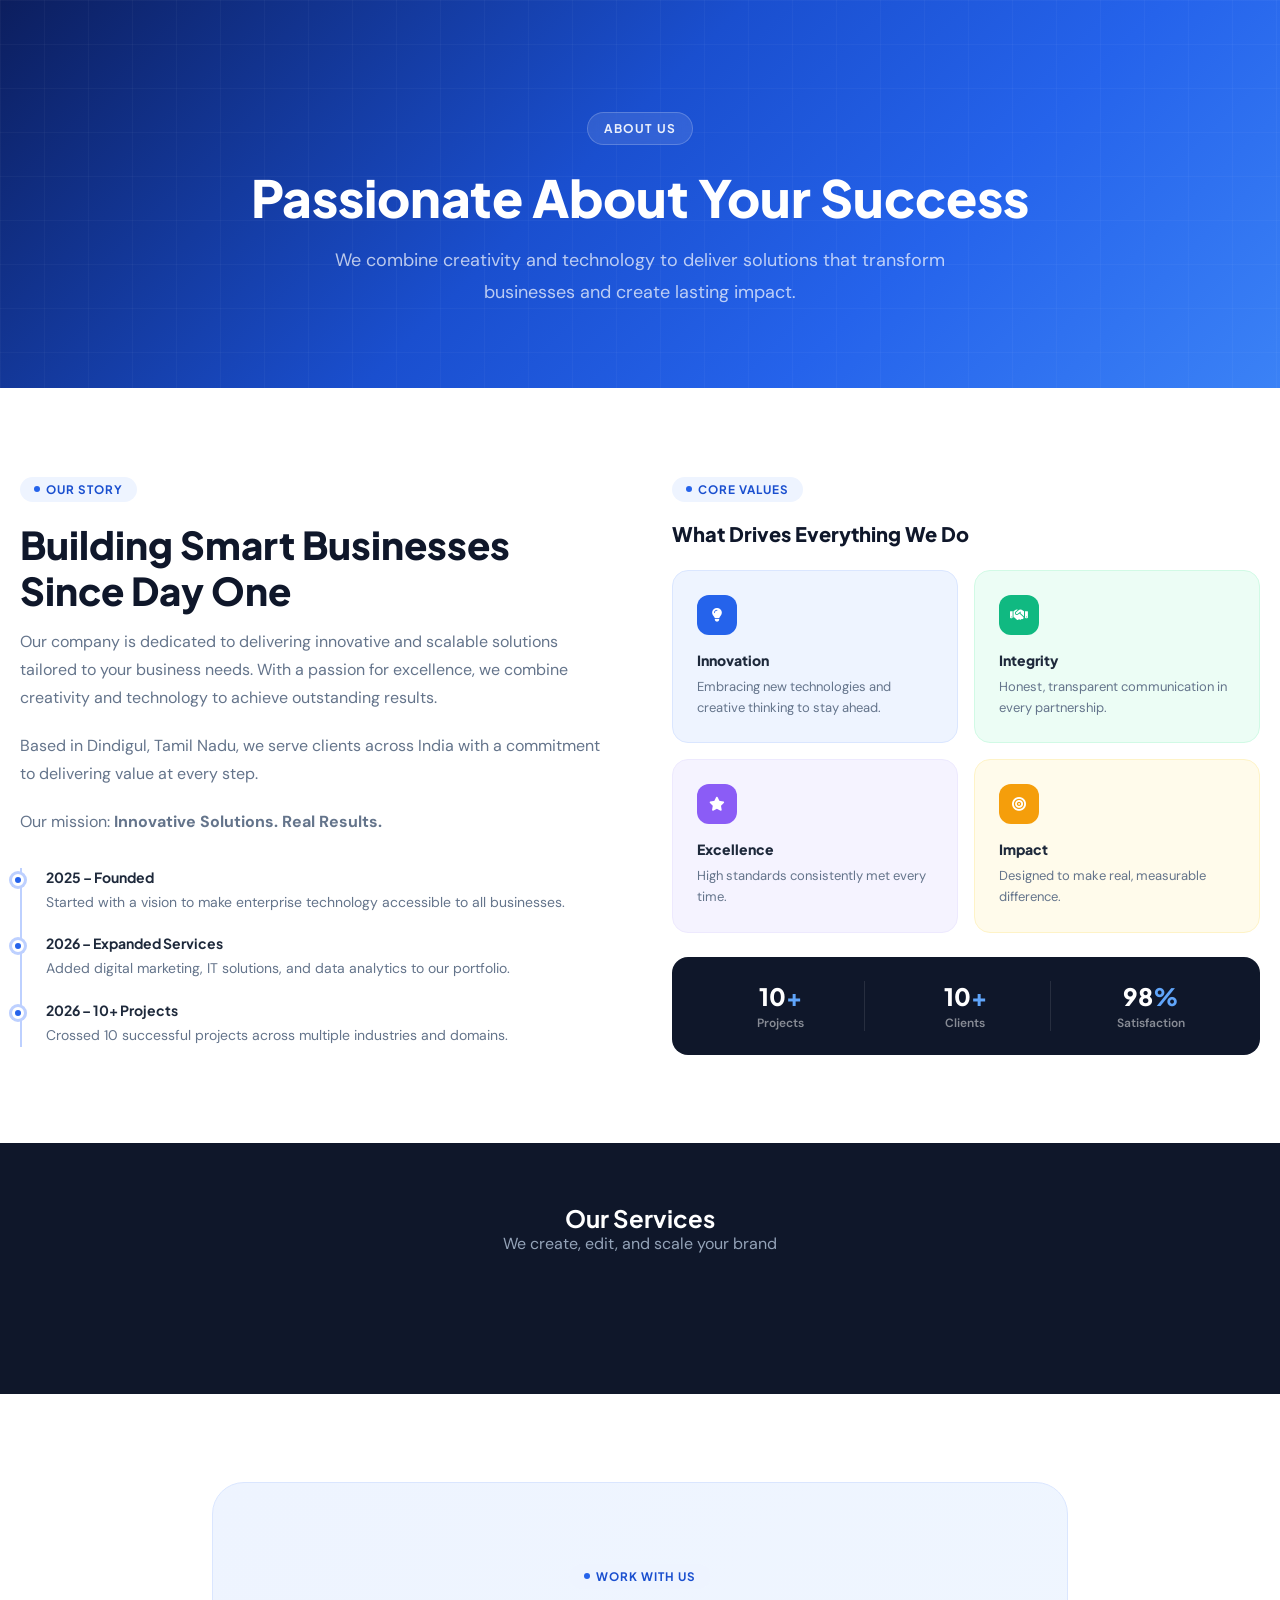
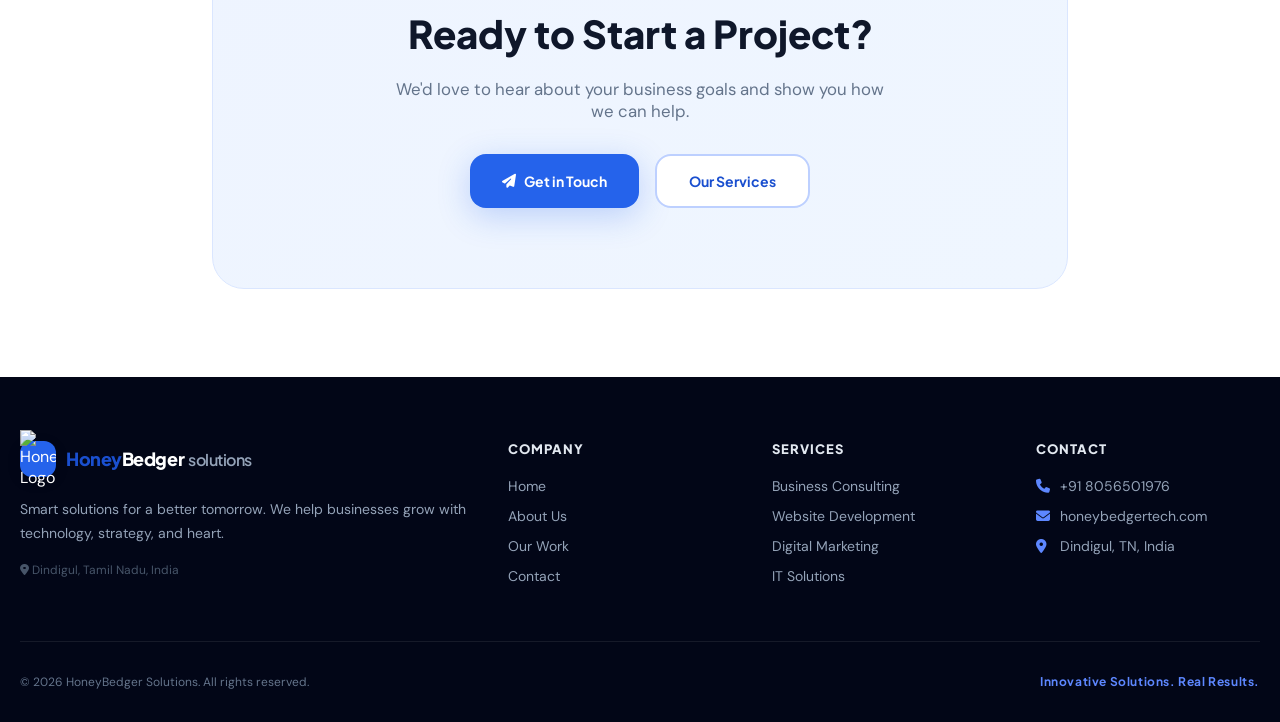
==== about.html @ 04caa0d6 "first" ====
<!DOCTYPE html>
<html lang="en">

<head>
  <meta charset="UTF-8" />
  <meta name="viewport" content="width=device-width, initial-scale=1.0" />
  <meta name="description" content="About HoneyBedger Solutions – Our story, values, and team." />
  <title>About — HoneyBedger Solutions</title>
  <link
    href="https://fonts.googleapis.com/css2?family=Plus+Jakarta+Sans:wght@400;500;600;700;800;900&family=DM+Sans:wght@400;500;600&display=swap"
    rel="stylesheet" />
  <link rel="stylesheet" href="https://cdnjs.cloudflare.com/ajax/libs/font-awesome/6.5.0/css/all.min.css" />
  <link rel="stylesheet" href="css/shared.css" />
  <link rel="stylesheet" href="css/about.css" />
</head>

<body>

  <main id="main-content" class="page-enter">

    <!-- ═══ HERO ═══ -->
    <header class="page-hero">
      <div class="page-hero-inner">
        <div class="page-hero-badge">About Us</div>
        <h1>Passionate About Your Success</h1>
        <p>We combine creativity and technology to deliver solutions that transform businesses and create lasting impact.</p>
      </div>
    </header>

    <!-- ═══ STORY + VALUES ═══ -->
    <section class="section" aria-labelledby="story-heading">
      <div class="container">
        <div class="two-col-top">

          <!-- Story & Timeline -->
          <div class="about-text">
            <div class="sbadge">Our Story</div>
            <h2 id="story-heading" class="sec-title">Building Smart Businesses Since Day One</h2>
            <p>Our company is dedicated to delivering innovative and scalable solutions tailored to your business needs.
              With a passion for excellence, we combine creativity and technology to achieve outstanding results.</p>
            <p>Based in Dindigul, Tamil Nadu, we serve clients across India with a commitment to delivering value at
              every step.</p>
            <p>Our mission: <strong>Innovative Solutions. Real Results.</strong></p>
            <div class="timeline" aria-label="Company milestones">
              <div class="tl-item">
                <h4>2025 – Founded</h4>
                <p>Started with a vision to make enterprise technology accessible to all businesses.</p>
              </div>
              <div class="tl-item">
                <h4>2026 – Expanded Services</h4>
                <p>Added digital marketing, IT solutions, and data analytics to our portfolio.</p>
              </div>
              <div class="tl-item">
                <h4>2026 – 10+ Projects</h4>
                <p>Crossed 10 successful projects across multiple industries and domains.</p>
              </div>
            </div>
          </div>

          <!-- Values + Stats -->
          <div>
            <div class="sbadge">Core Values</div>
            <h3 class="sec-title" style="font-size:1.25rem;margin-bottom:1.5rem">What Drives Everything We Do</h3>
            <div class="value-grid">
              <article class="val-card" style="background:var(--brand-50);border:1px solid var(--brand-100)">
                <div class="val-icon" style="background:var(--brand-500)"><i class="fa-solid fa-lightbulb" aria-hidden="true"></i></div>
                <h4>Innovation</h4>
                <p>Embracing new technologies and creative thinking to stay ahead.</p>
              </article>
              <article class="val-card" style="background:var(--emerald-50);border:1px solid var(--emerald-100)">
                <div class="val-icon" style="background:var(--emerald-500)"><i class="fa-solid fa-handshake" aria-hidden="true"></i></div>
                <h4>Integrity</h4>
                <p>Honest, transparent communication in every partnership.</p>
              </article>
              <article class="val-card" style="background:var(--violet-50);border:1px solid var(--violet-100)">
                <div class="val-icon" style="background:var(--violet-500)"><i class="fa-solid fa-star" aria-hidden="true"></i></div>
                <h4>Excellence</h4>
                <p>High standards consistently met every time.</p>
              </article>
              <article class="val-card" style="background:var(--amber-50);border:1px solid var(--amber-100)">
                <div class="val-icon" style="background:var(--amber-500)"><i class="fa-solid fa-bullseye" aria-hidden="true"></i></div>
                <h4>Impact</h4>
                <p>Designed to make real, measurable difference.</p>
              </article>
            </div>
            <div class="stat-dark-row" role="list" aria-label="Company stats">
              <div class="stat-dark-item" role="listitem">
                <div class="stat-dark-num">10<span>+</span></div>
                <div class="stat-dark-label">Projects</div>
              </div>
              <div class="stat-dark-item" role="listitem">
                <div class="stat-dark-num">10<span>+</span></div>
                <div class="stat-dark-label">Clients</div>
              </div>
              <div class="stat-dark-item" role="listitem">
                <div class="stat-dark-num">98<span>%</span></div>
                <div class="stat-dark-label">Satisfaction</div>
              </div>
            </div>
          </div>

        </div>
      </div>
    </section>

    <!-- ═══ SERVICES SLIDER ═══ -->
    <section class="section slider-section">
      <h2>Our Services</h2>
      <p>We create, edit, and scale your brand</p>

      <div class="slideshow-container">

        <div class="mySlides fade">
          <img src="images/shoot.jpg" alt="Video Shoot">
          <div class="slide-content">
            <h3>Video Shoot</h3>
            <p>Professional shoots for ads and reels.</p>
          </div>
        </div>

        <div class="mySlides fade">
          <img src="images/edite.jpg" alt="Video Editing">
          <div class="slide-content">
            <h3>Video Editing</h3>
            <p>Cinematic editing and content production.</p>
          </div>
        </div>

        <div class="mySlides fade">
          <img src="images/midea.jpg" alt="Social Media">
          <div class="slide-content">
            <h3>Social Media</h3>
            <p>Grow your audience and engagement.</p>
          </div>
        </div>

        <div class="mySlides fade">
          <img src="images/add2.jpg" alt="Sales Funnel">
          <div class="slide-content">
            <h3>Sales Funnel</h3>
            <p>Convert visitors into customers.</p>
          </div>
        </div>

      </div>
    </section>

    <!-- ═══ CTA ═══ -->
    <section class="section">
      <div class="container" style="max-width:56rem">
        <div class="cta-banner">
          <div class="sbadge">Work With Us</div>
          <h2>Ready to Start a Project?</h2>
          <p>We'd love to hear about your business goals and show you how we can help.</p>
          <div class="cta-btns">
            <a href="contact.html" class="btn btn-primary"><i class="fa-solid fa-paper-plane" aria-hidden="true"></i> Get in Touch</a>
            <a href="services.html" class="btn btn-outline">Our Services</a>
          </div>
        </div>
      </div>
    </section>

  </main>

  <!-- ═══ FOOTER ═══ -->
  <footer>
    <div class="footer-inner">
      <div class="footer-grid">
        <div>
          <div class="footer-logo">
                     <div class="logo-icon">
  <img src="images/mylogo.png" alt="HoneyBedger Logo" class="logo-img">
</div>
            <span class="logo-text"><span class="part-a">Honey</span><span class="part-b" style="color:#fff">Bedger</span><span class="part-c">solutions</span></span>
          </div>
          <p class="footer-desc">Smart solutions for a better tomorrow. We help businesses grow with technology, strategy, and heart.</p>
          <p class="footer-location"><i class="fa-solid fa-location-dot" aria-hidden="true"></i> Dindigul, Tamil Nadu, India</p>
        </div>
        <div class="footer-col">
          <h4>Company</h4>
          <ul>
            <li><a href="index.html">Home</a></li>
            <li><a href="about.html">About Us</a></li>
            <li><a href="work.html">Our Work</a></li>
            <li><a href="contact.html">Contact</a></li>
          </ul>
        </div>
        <div class="footer-col">
          <h4>Services</h4>
          <ul>
            <li><a href="services.html">Business Consulting</a></li>
            <li><a href="services.html">Website Development</a></li>
            <li><a href="services.html">Digital Marketing</a></li>
            <li><a href="services.html">IT Solutions</a></li>
          </ul>
        </div>
        <div class="footer-col">
          <h4>Contact</h4>
          <ul>
            <li><a href="tel:+918056501976"><i class="fa-solid fa-phone fi-icon" aria-hidden="true"></i>+91 8056501976</a></li>
            <li><a href="mailto:info@honeybedger.com"><i class="fa-solid fa-envelope fi-icon" aria-hidden="true"></i>honeybedgertech.com</a></li>
            <li><span><i class="fa-solid fa-location-dot fi-icon" aria-hidden="true"></i>Dindigul, TN, India</span></li>
          </ul>
        </div>
      </div>
      <div class="footer-bottom">
        <span class="footer-copy">© 2026 HoneyBedger Solutions. All rights reserved.</span>
        <span class="footer-tag">Innovative Solutions. Real Results.</span>
      </div>
    </div>
  </footer>

  <!-- ═══ SCRIPTS — at bottom so DOM is ready ═══ -->
  <script src="js/navbar.js" defer></script>
  <script>document.addEventListener('DOMContentLoaded', function(){ initNavbar('about'); });</script>
  <script src="js/slider.js" defer></script>

</body>

</html>
---- css/shared.css ----
/* ============================================================
   HoneyBedger Solutions — shared.css
   Base reset, variables, navbar, footer, utilities
   Imported by every page CSS file.
============================================================ */

/* ── 1. RESET & BASE ── */
*, *::before, *::after { box-sizing: border-box; margin: 0; padding: 0; }
html  { scroll-behavior: smooth; }
body  { font-family: 'DM Sans', sans-serif; color: #1e293b; background: #fff; -webkit-font-smoothing: antialiased; overflow-x: hidden; }
h1, h2, h3, h4, h5, h6 { font-family: 'Plus Jakarta Sans', sans-serif; }
a   { text-decoration: none; color: inherit; }
ul  { list-style: none; }
img { display: block; max-width: 100%; }
button { cursor: pointer; border: none; font-family: inherit; }

/* ── 2. CSS VARIABLES ── */
:root {
  --brand-50:  #eef4ff; --brand-100: #dae6ff; --brand-200: #bdd0ff;
  --brand-300: #90b0ff; --brand-400: #5d87ff; --brand-500: #2563eb;
  --brand-600: #1a4fcf; --brand-700: #1840a8; --brand-800: #193686; --brand-900: #1a306c;

  --slate-50: #f8fafc; --slate-100: #f1f5f9; --slate-200: #e2e8f0;
  --slate-300: #cbd5e1; --slate-400: #94a3b8; --slate-500: #64748b;
  --slate-600: #475569; --slate-700: #334155; --slate-800: #1e293b;
  --slate-900: #0f172a; --slate-950: #020617;

  --emerald-50: #ecfdf5; --emerald-100: #d1fae5; --emerald-400: #34d399; --emerald-500: #10b981;
  --violet-50:  #f5f3ff; --violet-100: #ede9fe; --violet-500: #8b5cf6; --violet-700: #6d28d9;
  --rose-50:    #fff1f2; --rose-100:   #ffe4e6; --rose-500:   #f43f5e; --rose-700:   #be123c;
  --amber-50:   #fffbeb; --amber-100:  #fef3c7; --amber-500:  #f59e0b; --amber-700:  #b45309;

  --shadow-sm:    0 1px 3px rgba(0,0,0,.08), 0 1px 2px rgba(0,0,0,.06);
  --shadow-md:    0 4px 16px rgba(0,0,0,.08);
  --shadow-lg:    0 10px 40px rgba(0,0,0,.1);
  --shadow-brand: 0 8px 32px rgba(37,99,235,.25);
  --shadow-card:  0 20px 60px rgba(37,99,235,.12);

  --radius-sm:   8px; --radius-md:   12px; --radius-lg:   16px; --radius-xl:  20px;
  --radius-2xl:  24px; --radius-3xl: 1.5rem; --radius-full: 9999px;
  --transition: all .3s cubic-bezier(.4, 0, .2, 1);
}

#loader {
  position: fixed;
  inset: 0;
  background: #0f172a;
  display: flex;
  justify-content: center;
  align-items: center;
  z-index: 9999;
}

/* Wrapper */
.loader-wrapper {
  text-align: center;
}

/* Bars */
.loader-bars {
  display: flex;
  justify-content: center;
  gap: 6px;
}

/* Bars style */
.loader-bar {
  height: 30px;
  width: 6px;
  border-radius: 20px;
  animation: loader 1.2s ease-in-out infinite;
}

/* Individual bars */
.bar-1 {
  background: linear-gradient(to top, #00e6e6, #0066ff);
  animation-delay: 0s;
  box-shadow: 0 0 12px #00e6e6;
}

.bar-2 {
  background: linear-gradient(to top, #00ccff, #0099ff);
  animation-delay: 0.1s;
  box-shadow: 0 0 12px #00ccff;
}

.bar-3 {
  background: linear-gradient(to top, #0099ff, #0066ff);
  animation-delay: 0.2s;
  box-shadow: 0 0 12px #0099ff;
}

.bar-4 {
  background: linear-gradient(to top, #0066ff, #00e6e6);
  animation-delay: 0.3s;
  box-shadow: 0 0 12px #0066ff;
}

/* Animation */
@keyframes loader {
  0%, 100% {
    transform: scaleY(1);
    opacity: 0.7;
  }
  50% {
    transform: scaleY(2.2);
    opacity: 1;
  }
}

/* 🔥 Company Name Styling */
.company-name {
  margin-top: 20px;
  font-size: 16px;
  color: #e2e8f0;
  font-family: 'Poppins', sans-serif;
  letter-spacing: 2px;

  /* smooth fade animation */
  opacity: 0;
  animation: fadeText 1.5s ease forwards;
}

/* Text animation */
@keyframes fadeText {
  to {
    opacity: 1;
  }
}



/* ── 3. LAYOUT HELPERS ── */
.container { max-width: 1280px; margin: 0 auto; padding: 0 1.25rem; }
.section    { padding: 5.5rem 0; }
.section-sm { padding: 3.5rem 0; }
.two-col     { display: grid; grid-template-columns: 1fr;       gap: 4rem; align-items: center; }
.two-col-top { display: grid; grid-template-columns: 1fr;       gap: 4rem; align-items: start; }
.three-col   { display: grid; grid-template-columns: 1fr;       gap: 1.5rem; }
.four-col    { display: grid; grid-template-columns: 1fr 1fr;   gap: 1.5rem; }

/* ── 4. NAVBAR ── */
.navbar {
  position: fixed; top: 0; left: 0; right: 0; z-index: 100;
  height: 4rem; background: rgba(255,255,255,.94);
  backdrop-filter: blur(20px); -webkit-backdrop-filter: blur(20px);
  border-bottom: 1px solid rgba(37,99,235,.1);
}
.navbar-inner {
  max-width: 1280px; margin: 0 auto; padding: 0 1.25rem;
  height: 100%; display: flex; align-items: center; justify-content: space-between;
}
.logo { display: flex; align-items: center; gap: .625rem; }
.logo-icon {
  width: 2.25rem; height: 2.25rem; background: var(--brand-500);
  border-radius: .75rem; display: flex; align-items: center; justify-content: center;
  box-shadow: var(--shadow-md); transition: var(--transition);
}
.logo-icon:hover { background: var(--brand-600); }
.logo-icon i { color: #fff; font-size: .875rem; }
.logo-text { font-family: 'Plus Jakarta Sans', sans-serif; font-weight: 900; font-size: 1.125rem; letter-spacing: -.025em; }
.logo-text .part-a { color: var(--brand-600); }
.logo-text .part-b { color: var(--slate-800); }
.logo-text .part-c { color: var(--slate-400); font-weight: 600; font-size: 1rem; margin-left: .25rem; }
.nav-links { display: none; align-items: center; gap: .25rem; }
.nav-link {
  padding: .5rem 1rem; border-radius: var(--radius-sm);
  font-family: 'Plus Jakarta Sans', sans-serif; font-weight: 600; font-size: .875rem;
  color: var(--slate-600); transition: var(--transition);
}
.nav-link:hover, .nav-link.active { color: var(--brand-600); background: var(--brand-50); }
.nav-cta {
  padding: .5rem 1.25rem; background: var(--brand-500); color: #fff;
  border-radius: .75rem; font-family: 'Plus Jakarta Sans', sans-serif;
  font-weight: 700; font-size: .875rem; margin-left: .5rem;
  box-shadow: var(--shadow-md); transition: var(--transition); position: relative; overflow: hidden;
}
.nav-cta:hover { background: var(--brand-600); }
.nav-cta::after, .nav-cta.active { background: var(--brand-600); }
.ham-btn {
  display: flex; flex-direction: column; align-items: center; justify-content: center;
  gap: .375rem; width: 2.25rem; height: 2.25rem; border-radius: var(--radius-sm);
  background: transparent; transition: var(--transition);
}
.ham-btn:hover { background: var(--slate-100); }
.ham-line { display: block; width: 1.25rem; height: 2px; background: var(--slate-700); border-radius: 2px; transition: var(--transition); }
#mobileMenu { max-height: 0; overflow: hidden; transition: max-height .4s ease; background: #fff; border-top: 1px solid var(--slate-100); }
#mobileMenu.open { max-height: 500px; }
.mob-links { padding: 1rem 1.25rem; display: flex; flex-direction: column; gap: .25rem; }
.mob-link { padding: .625rem 1rem; border-radius: var(--radius-sm); font-family: 'Plus Jakarta Sans', sans-serif; font-weight: 600; font-size: .875rem; color: var(--slate-700); transition: var(--transition); display: block; }
.mob-link:hover, .mob-link.active { background: var(--brand-50); color: var(--brand-600); }
.mob-cta { margin-top: .25rem; padding: .625rem 1rem; background: var(--brand-500); color: #fff; border-radius: .75rem; font-family: 'Plus Jakarta Sans', sans-serif; font-weight: 700; font-size: .875rem; text-align: center; display: block; transition: var(--transition); }
.mob-cta:hover { background: var(--brand-600); }

/* ── 5. PAGE HERO BANNER ── */
.page-hero {
  background: linear-gradient(135deg, #0c1e5e 0%, #1a4fcf 45%, #2563eb 70%, #3b82f6 100%);
  padding: 7rem 1.25rem 5rem; text-align: center; position: relative; overflow: hidden;
}
.page-hero::before {
  content: ''; position: absolute; inset: 0;
  background-image: linear-gradient(rgba(255,255,255,.03) 1px, transparent 1px), linear-gradient(90deg, rgba(255,255,255,.03) 1px, transparent 1px);
  background-size: 44px 44px;
}
.page-hero-inner { position: relative; z-index: 10; max-width: 56rem; margin: 0 auto; }
.page-hero-badge {
  display: inline-flex; align-items: center; gap: .5rem;
  background: rgba(255,255,255,.1); border: 1px solid rgba(255,255,255,.2);
  color: rgba(255,255,255,.9); font-size: .75rem; font-family: 'Plus Jakarta Sans', sans-serif;
  font-weight: 700; padding: .5rem 1rem; border-radius: var(--radius-full);
  margin-bottom: 1.5rem; text-transform: uppercase; letter-spacing: .1em; backdrop-filter: blur(8px);
}
.page-hero h1 { font-family: 'Plus Jakarta Sans', sans-serif; font-weight: 900; color: #fff; font-size: clamp(2rem, 4vw, 3.75rem); line-height: 1.1; margin-bottom: 1.25rem; }
.page-hero p  { color: rgba(255,255,255,.7); font-size: 1.125rem; line-height: 1.75; max-width: 40rem; margin: 0 auto; }

/* ── 6. SECTION LABELS ── */
.sbadge {
  display: inline-flex; align-items: center; gap: 6px;
  background: var(--brand-50); color: var(--brand-600);
  font-family: 'Plus Jakarta Sans', sans-serif; font-weight: 700;
  font-size: .73rem; letter-spacing: 1px; text-transform: uppercase;
  padding: 5px 14px; border-radius: var(--radius-full); margin-bottom: 1.25rem;
}
.sbadge::before { content: ''; width: 6px; height: 6px; background: var(--brand-500); border-radius: 50%; }
.sec-title { font-family: 'Plus Jakarta Sans', sans-serif; font-weight: 900; color: var(--slate-900); font-size: clamp(1.875rem, 3vw, 2.5rem); line-height: 1.2; margin-bottom: .875rem; }
.sec-sub   { color: var(--slate-500); font-size: 1.05rem; line-height: 1.75; max-width: 36rem; }
.sec-head-center { text-align: center; margin-bottom: 3.5rem; }
.sec-head-center .sec-sub { margin: 0 auto; }

/* ── 7. BUTTONS ── */
.btn {
  display: inline-flex; align-items: center; justify-content: center; gap: .5rem;
  font-family: 'Plus Jakarta Sans', sans-serif; font-weight: 700; font-size: .875rem;
  padding: 1rem 2rem; border-radius: 1rem; transition: var(--transition);
  cursor: pointer; border: none; position: relative; overflow: hidden;
}
.btn::after { content: ''; position: absolute; top: -50%; left: -60%; width: 40%; height: 200%; background: linear-gradient(90deg, transparent, rgba(255,255,255,.22), transparent); transform: skewX(-20deg); transition: left .6s; }
.btn:hover::after { left: 120%; }
.btn-primary  { background: var(--brand-500); color: #fff; box-shadow: var(--shadow-brand); }
.btn-primary:hover  { background: var(--brand-600); transform: translateY(-2px); }
.btn-outline  { background: #fff; border: 2px solid var(--brand-200); color: var(--brand-600); }
.btn-outline:hover  { border-color: var(--brand-400); transform: translateY(-2px); }
.btn-white    { background: #fff; color: var(--brand-600); box-shadow: 0 8px 32px rgba(0,0,0,.15); }
.btn-white:hover    { background: var(--brand-50); transform: translateY(-2px); }
.btn-sm { padding: .625rem 1.25rem; font-size: .8rem; border-radius: .75rem; }

/* ── 8. CARDS ── */
.card { background: #fff; border: 1.5px solid var(--slate-100); border-radius: var(--radius-3xl); overflow: hidden; transition: var(--transition); }
.card:hover { transform: translateY(-6px); box-shadow: var(--shadow-card); border-color: var(--brand-100); }
.card-body { padding: 2rem; }
.card-p6   { padding: 1.5rem; }

/* ── 9. PILLS ── */
.tpill        { display: inline-block; padding: 3px 11px; border-radius: var(--radius-full); font-size: .75rem; font-weight: 700; font-family: 'Plus Jakarta Sans', sans-serif; }
.pill-brand   { background: var(--brand-50);   color: var(--brand-700); }
.pill-emerald { background: var(--emerald-50); color: #065f46; }
.pill-rose    { background: var(--rose-50);    color: var(--rose-700); }
.pill-violet  { background: var(--violet-50);  color: var(--violet-700); }
.pill-amber   { background: var(--amber-50);   color: var(--amber-700); }
.pill-slate   { background: var(--slate-100);  color: var(--slate-700); }
.pill-svc     { display: inline-block; padding: 3px 11px; border-radius: var(--radius-full); font-size: .75rem; font-weight: 700; font-family: 'Plus Jakarta Sans', sans-serif; background: var(--slate-50); border: 1px solid var(--slate-200); color: var(--slate-600); }
.pill-row     { display: flex; flex-wrap: wrap; gap: .5rem; }

/* ── 10. CTA BANNER ── */
.cta-banner { background: linear-gradient(135deg, var(--brand-50), #eff6ff); border: 1px solid var(--brand-100); border-radius: 2rem; padding: 4rem 2rem; text-align: center; }
.cta-banner h2 { font-family: 'Plus Jakarta Sans', sans-serif; font-weight: 900; font-size: clamp(1.875rem, 3vw, 2.5rem); color: var(--slate-900); margin-bottom: 1.25rem; }
.cta-banner p  { color: var(--slate-500); font-size: 1.05rem; margin-bottom: 2rem; max-width: 32rem; margin-left: auto; margin-right: auto; }
.cta-btns { display: flex; flex-wrap: wrap; gap: 1rem; justify-content: center; }

/* ── 11. FOOTER ── */
footer { background: var(--slate-950); color: #fff; padding: 4rem 1.25rem 2rem; }
.footer-inner  { max-width: 1280px; margin: 0 auto; }
.footer-grid   { display: grid; grid-template-columns: 1fr; gap: 2.5rem; margin-bottom: 3.5rem; }
.footer-logo   { display: flex; align-items: center; gap: .625rem; margin-bottom: 1.25rem; }
.footer-desc   { color: var(--slate-400); font-size: .875rem; line-height: 1.75; }
.footer-location { color: var(--slate-600); font-size: .75rem; margin-top: 1rem; }
.footer-col h4 { font-family: 'Plus Jakarta Sans', sans-serif; font-weight: 800; font-size: .8125rem; color: var(--slate-200); text-transform: uppercase; letter-spacing: .08em; margin-bottom: 1.25rem; }
.footer-col ul { display: flex; flex-direction: column; gap: .75rem; }
.footer-col a, .footer-col span { color: var(--slate-400); font-size: .875rem; transition: var(--transition); display: flex; align-items: center; gap: .5rem; }
.footer-col a:hover { color: #fff; }
.fi-icon { color: var(--brand-400); width: 1rem; flex-shrink: 0; }
.footer-bottom { border-top: 1px solid rgba(255,255,255,.08); padding-top: 2rem; display: flex; flex-direction: column; align-items: center; justify-content: space-between; gap: .75rem; }
.footer-copy { color: var(--slate-500); font-size: .75rem; }
.footer-tag  { color: var(--brand-400); font-family: 'Plus Jakarta Sans', sans-serif; font-weight: 700; font-size: .75rem; letter-spacing: .05em; }

/* ── 12. ANIMATIONS ── */
@keyframes fadeUp   { from { opacity: 0; transform: translateY(20px); } to { opacity: 1; transform: translateY(0); } }
@keyframes float    { 0%, 100% { transform: translateY(0); } 50% { transform: translateY(-14px); } }
@keyframes pulseDot { 0%, 100% { opacity: 1; } 50% { opacity: .4; } }
.reveal { opacity: 0; transform: translateY(20px); transition: opacity .5s ease, transform .5s ease; }
.reveal.visible { opacity: 1; transform: translateY(0); }
.page-enter { animation: fadeUp .45s ease forwards; }

/* ── 13. RESPONSIVE ── */
@media (min-width: 640px) {
  .three-col { grid-template-columns: repeat(2, 1fr); }
  .footer-grid { grid-template-columns: repeat(2, 1fr); }
}
@media (min-width: 768px) {
  .cta-banner { padding: 5rem 4rem; }
  .footer-bottom { flex-direction: row; }
}
@media (min-width: 1024px) {
  .navbar-inner { padding: 0 2rem; }
  .nav-links { display: flex; }
  .ham-btn   { display: none; }
  .two-col   { grid-template-columns: 1fr 1fr; }
  .two-col-top { grid-template-columns: 1fr 1fr; }
  .three-col { grid-template-columns: repeat(3, 1fr); }
  .four-col  { grid-template-columns: repeat(4, 1fr); }
  .footer-grid { grid-template-columns: 2fr 1fr 1fr 1fr; }
}

.whatsapp-float {
  position: fixed;
  bottom: 20px;
  right: 20px;
  width: 55px;
  height: 55px;
  background: #25D366;
  color: #fff;
  border-radius: 50%;
  display: flex;
  align-items: center;
  justify-content: center;
  font-size: 26px;
  z-index: 99999;
  text-decoration: none;
  box-shadow: 0 6px 18px rgba(0,0,0,0.3);
  transition: 0.3s ease;
}

.whatsapp-float:hover {
  transform: scale(1.1);
}
---- css/about.css ----
/* ============================================================
   about1.css — HoneyBedger Solutions (FIXED VERSION)
============================================================ */

/* ── ABOUT TEXT & TIMELINE ── */
.about-text p {
  color: var(--slate-500);
  line-height: 1.75;
  margin-bottom: 1.25rem;
}

.timeline {
  border-left: 2px solid var(--brand-200);
  padding-left: 1.5rem;
  display: flex;
  flex-direction: column;
  gap: 1.25rem;
  margin-top: 2rem;
}

.tl-item {
  position: relative;
}

.tl-item::before {
  content: '';
  position: absolute;
  left: -2.125rem;
  top: .375rem;
  width: .75rem;
  height: .75rem;
  background: var(--brand-500);
  border-radius: 50%;
  border: 3px solid #fff;
  box-shadow: 0 0 0 3px var(--brand-200);
}

.tl-item h4 {
  font-family: 'Plus Jakarta Sans', sans-serif;
  font-weight: 700;
  font-size: .875rem;
  color: var(--slate-800);
}

.tl-item p {
  font-size: .875rem;
  color: var(--slate-500);
  margin-top: .25rem;
  margin-bottom: 0;
}

/* ── VALUES GRID ── */
.value-grid {
  display: grid;
  grid-template-columns: 1fr 1fr;
  gap: 1rem;
  margin-bottom: 1.5rem;
}

.val-card {
  border-radius: 1rem;
  padding: 1.5rem;
}

.val-card h4 {
  font-family: 'Plus Jakarta Sans', sans-serif;
  font-weight: 800;
  font-size: .875rem;
  color: var(--slate-800);
  margin-bottom: .5rem;
}

.val-card p {
  color: var(--slate-500);
  font-size: .8125rem;
  line-height: 1.6;
}

.val-icon {
  width: 2.5rem;
  height: 2.5rem;
  border-radius: .75rem;
  display: flex;
  align-items: center;
  justify-content: center;
  margin-bottom: 1rem;
}

.val-icon i {
  color: #fff;
  font-size: .875rem;
}

/* ── STATS DARK ROW ── */
.stat-dark-row {
  background: var(--slate-900);
  border-radius: 1rem;
  padding: 1.5rem;
  display: grid;
  grid-template-columns: repeat(3, 1fr);
  gap: 1rem;
  margin-top: 1.5rem;
}

.stat-dark-item {
  text-align: center;
}

.stat-dark-item:not(:last-child) {
  border-right: 1px solid rgba(255,255,255,.1);
}

.stat-dark-num {
  font-family: 'Plus Jakarta Sans', sans-serif;
  font-weight: 900;
  color: #fff;
  font-size: 1.5rem;
}

.stat-dark-num span {
  color: #60a5fa;
}

.stat-dark-label {
  color: rgba(255,255,255,.5);
  font-size: .75rem;
  font-weight: 600;
  margin-top: .25rem;
}

/* ── TEAM ── */
.team-grid {
  display: grid;
  grid-template-columns: 1fr 1fr;
  gap: 1.5rem;
}

.team-thumb {
  height: 10rem;
  display: flex;
  align-items: center;
  justify-content: center;
  font-size: 3rem;
  transition: var(--transition);
}

.card:hover .team-thumb {
  transform: scale(1.05);
}

/* ── RESPONSIVE ── */
@media (min-width: 1024px) {
  .team-grid {
    grid-template-columns: repeat(4, 1fr);
  }
}

/* ============================================================
   SLIDER SECTION (ONLY THIS IS DARK)
============================================================ */

.slider-section {
  background: #0f172a;
  color: #fff;
  padding: 60px 20px;
  text-align: center;
  justify-content: center;
}

/* normal section text */
.section p {
  color: #64748b;
}

/* slider section text override */
.slider-section p {
  color: #94a3b8;
}

.slider-section h2 {
  color: #fff;
}

/* SLIDER CONTAINER */
.slideshow-container {
  max-width: 1000px;
  margin: 40px auto;
  border-radius: 16px;
  overflow: hidden;
  position: relative;
}

/* SLIDES */
.mySlides {
  display: none;
  position: relative;
}

.mySlides img {
  width: 100%;
  height: 400px;
  object-fit: cover;
}

/* TEXT OVERLAY */
.slide-content {
  position: absolute;
  bottom: 0;
  width: 100%;
  padding: 20px;
  background: linear-gradient(to top, rgba(0,0,0,0.7), transparent);
  text-align: left;
}

.slide-content h3 {
  margin: 0;
  font-size: 22px;
}

.slide-content p {
  font-size: 14px;
  color: #e2e8f0;
}

/* ANIMATION */
.fade {
  animation: fade 1s;
}

@keyframes fade {
  from { opacity: .4 }
  to { opacity: 1 }
}

/* MOBILE */
@media (max-width: 600px) {
  .mySlides img {
    height: 250px;
  }
}
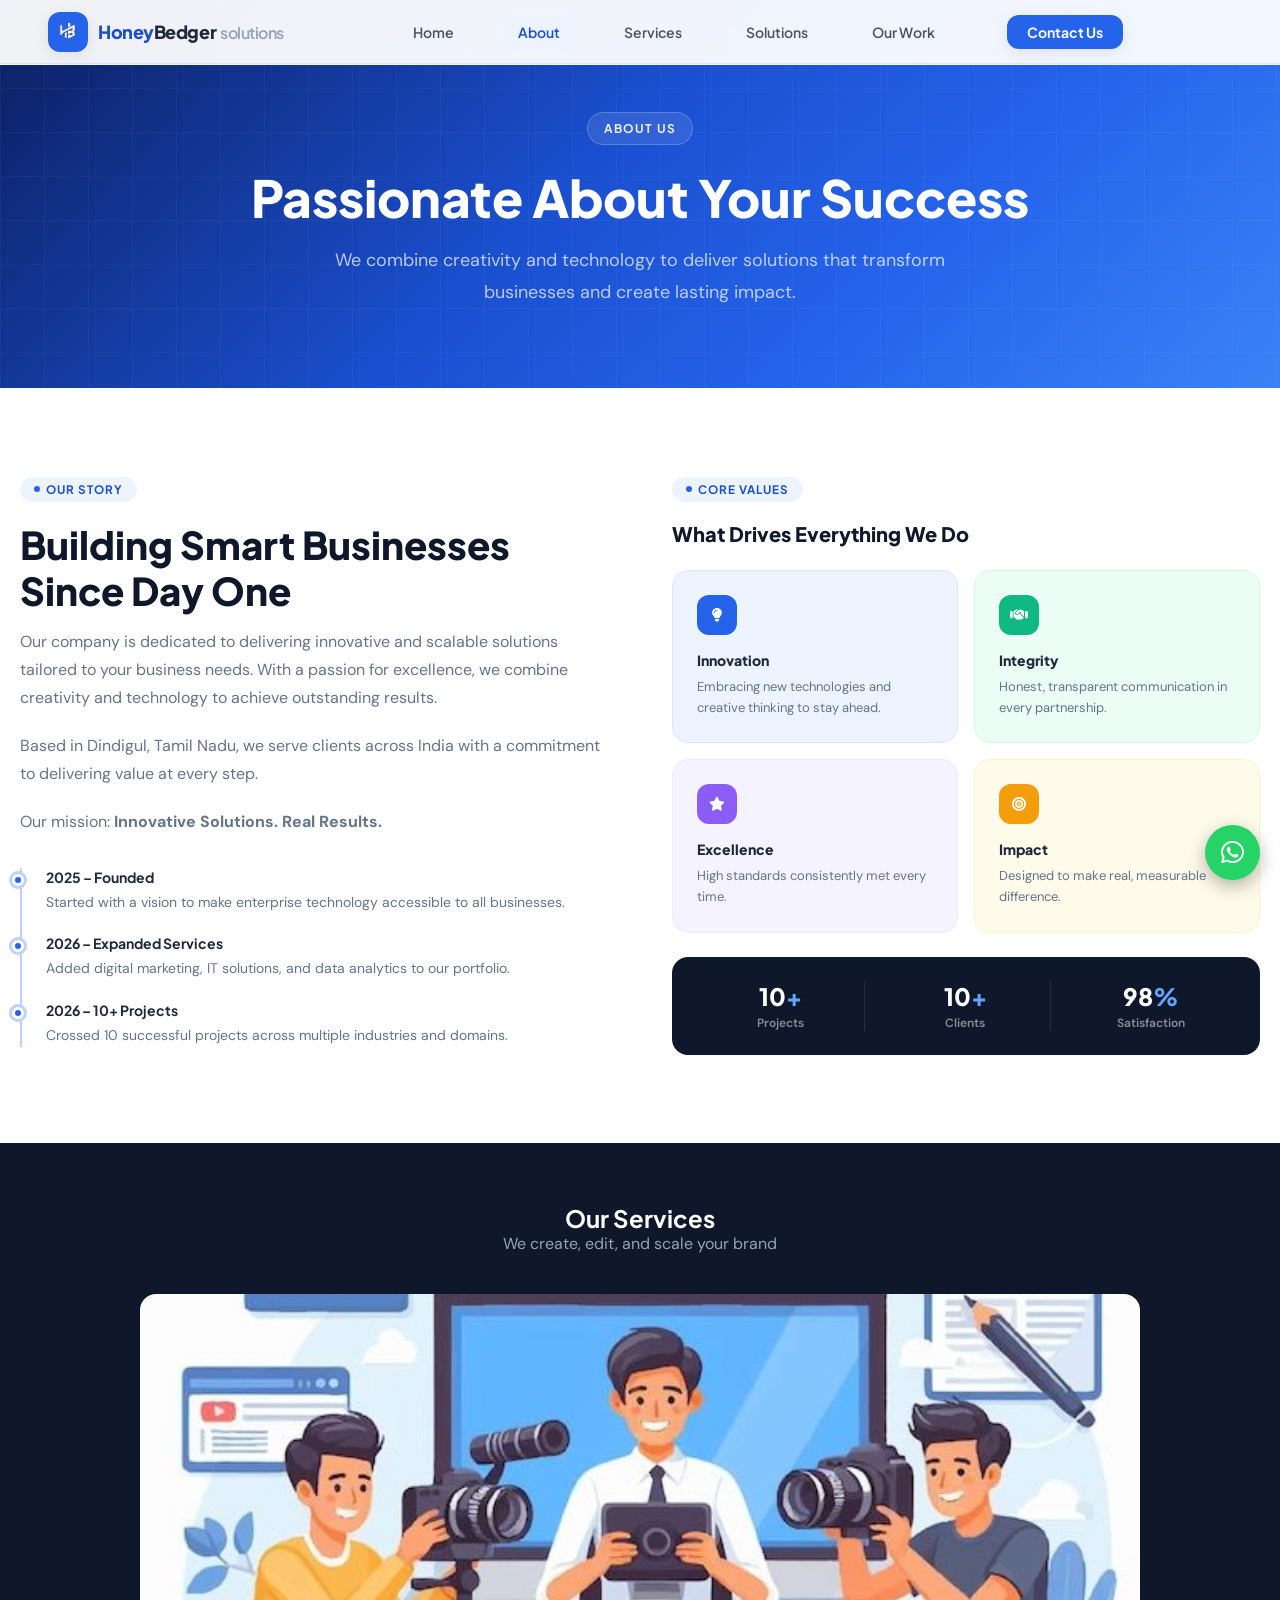
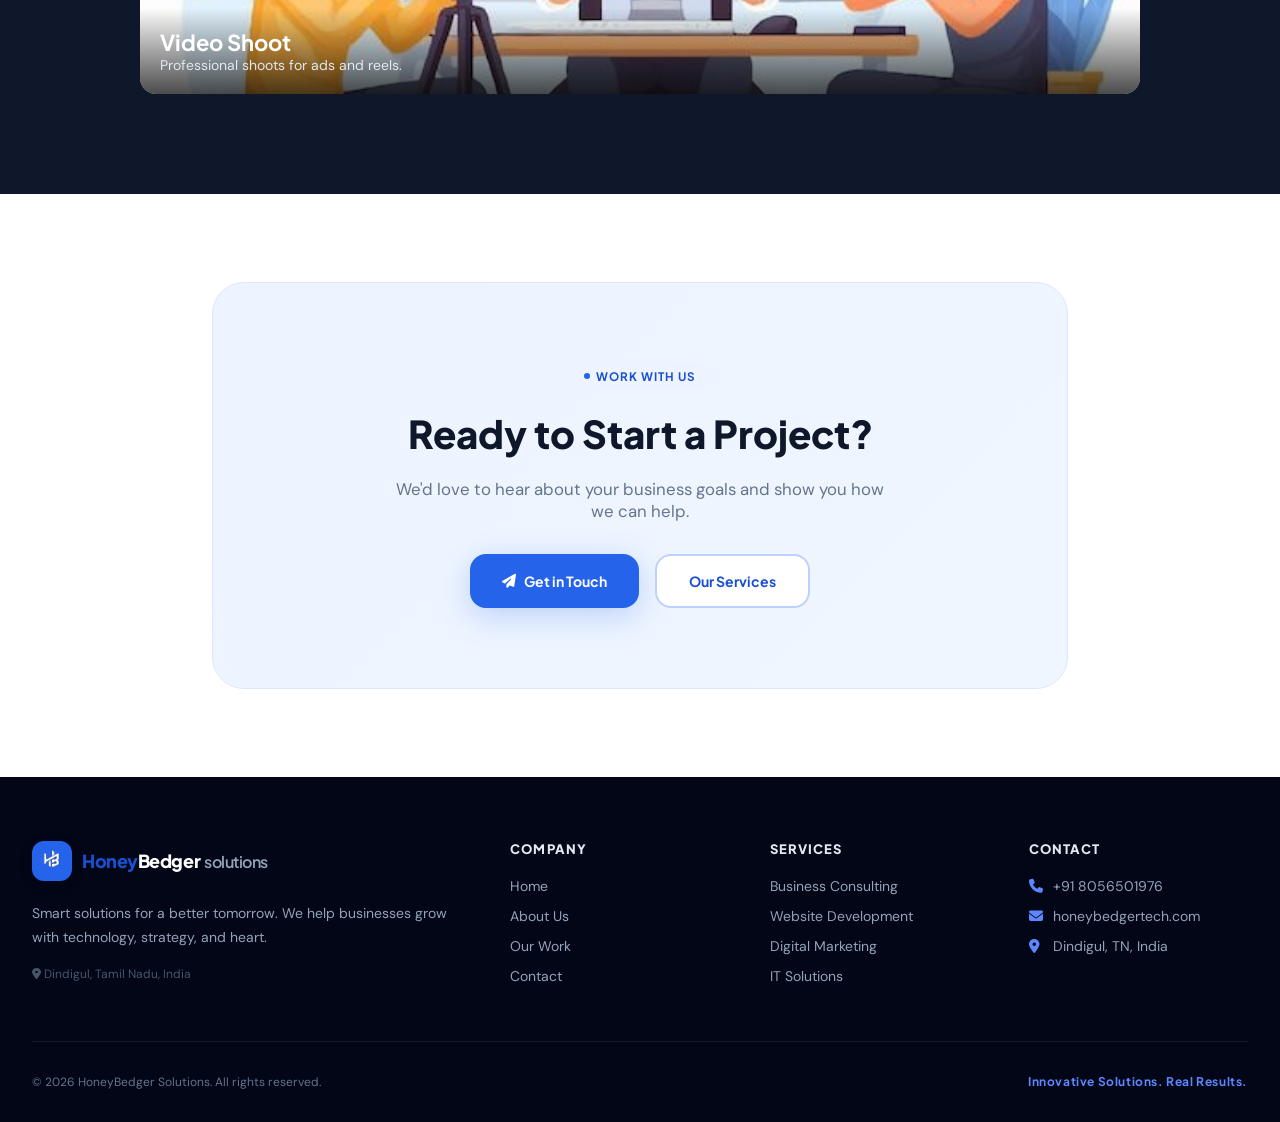
==== commit d382525e: "Update website without videos" ====
--- a/about.html
+++ b/about.html
@@ -5,7 +5,7 @@
   <meta charset="UTF-8" />
   <meta name="viewport" content="width=device-width, initial-scale=1.0" />
   <meta name="description" content="About HoneyBedger Solutions – Our story, values, and team." />
-  <title>About — HoneyBedger Solutions</title>
+  <title>About — Honey Bedger Solutions</title>
   <link
     href="https://fonts.googleapis.com/css2?family=Plus+Jakarta+Sans:wght@400;500;600;700;800;900&family=DM+Sans:wght@400;500;600&display=swap"
     rel="stylesheet" />
@@ -111,7 +111,7 @@
       <div class="slideshow-container">
 
         <div class="mySlides fade">
-          <img src="images/shoot.jpg" alt="Video Shoot">
+          <img src="images/videoshoot.jpg" alt="Video Shoot">
           <div class="slide-content">
             <h3>Video Shoot</h3>
             <p>Professional shoots for ads and reels.</p>
@@ -119,7 +119,7 @@
         </div>
 
         <div class="mySlides fade">
-          <img src="images/edite.jpg" alt="Video Editing">
+          <img src="images/ve.jpg" alt="Video Editing">
           <div class="slide-content">
             <h3>Video Editing</h3>
             <p>Cinematic editing and content production.</p>
@@ -127,7 +127,7 @@
         </div>
 
         <div class="mySlides fade">
-          <img src="images/midea.jpg" alt="Social Media">
+          <img src="images/social.jpg" alt="Social Media">
           <div class="slide-content">
             <h3>Social Media</h3>
             <p>Grow your audience and engagement.</p>
@@ -135,7 +135,7 @@
         </div>
 
         <div class="mySlides fade">
-          <img src="images/add2.jpg" alt="Sales Funnel">
+          <img src="images/funnel.jpg" alt="Sales Funnel">
           <div class="slide-content">
             <h3>Sales Funnel</h3>
             <p>Convert visitors into customers.</p>
--- a/css/shared.css
+++ b/css/shared.css
@@ -6,8 +6,9 @@
 
 /* ── 1. RESET & BASE ── */
 *, *::before, *::after { box-sizing: border-box; margin: 0; padding: 0; }
-html  { scroll-behavior: smooth; }
-body  { font-family: 'DM Sans', sans-serif; color: #1e293b; background: #fff; -webkit-font-smoothing: antialiased; overflow-x: hidden; }
+html  { scroll-behavior: smooth; width: 100%; max-width: 100%; }
+body  { font-family: 'DM Sans', sans-serif; color: #1e293b; background: #fff; -webkit-font-smoothing: antialiased; width: 100%; max-width: 100%; }
+main, header, nav, section, footer { max-width: 100%; }
 h1, h2, h3, h4, h5, h6 { font-family: 'Plus Jakarta Sans', sans-serif; }
 a   { text-decoration: none; color: inherit; }
 ul  { list-style: none; }
@@ -131,7 +132,7 @@
 
 
 /* ── 3. LAYOUT HELPERS ── */
-.container { max-width: 1280px; margin: 0 auto; padding: 0 1.25rem; }
+.container { width: 100%; max-width: 1280px; margin-inline: auto; padding-inline: 1.25rem; }
 .section    { padding: 5.5rem 0; }
 .section-sm { padding: 3.5rem 0; }
 .two-col     { display: grid; grid-template-columns: 1fr;       gap: 4rem; align-items: center; }
@@ -141,39 +142,84 @@
 
 /* ── 4. NAVBAR ── */
 .navbar {
+ 
   position: fixed; top: 0; left: 0; right: 0; z-index: 100;
-  height: 4rem; background: rgba(255,255,255,.94);
+  width: 100%; height: 4rem; background: rgba(255,255,255,.94);
   backdrop-filter: blur(20px); -webkit-backdrop-filter: blur(20px);
   border-bottom: 1px solid rgba(37,99,235,.1);
 }
+/* .navbar-inner {
+  width: 100%; max-width: 1440px; margin: 0 auto; padding-inline: 1.25rem;
+  height: 100%; display: flex; align-items: center; justify-content: space-between;
+  gap: 1.5rem; min-width: 0;
+} */
+
+/* .navbar-inner {
+  width: calc(100% - 96px);
+  max-width: 1440px;
+  margin: 0 auto;
+  padding: 0;
+
+  height: 100%;
+  display: flex;
+  align-items: center;
+  justify-content: space-between;
+
+  gap: 24px;
+} */
+
 .navbar-inner {
-  max-width: 1280px; margin: 0 auto; padding: 0 1.25rem;
-  height: 100%; display: flex; align-items: center; justify-content: space-between;
-}
-.logo { display: flex; align-items: center; gap: .625rem; }
+  width: 100%;
+  max-width: 1280px;
+  margin: 0 auto;
+  padding: 0 24px;
+  height: 100%;
+  display: flex;
+  align-items: center;
+  justify-content: space-between;
+}
+
+.logo {
+  display: flex; align-items: center; gap: .625rem;
+  flex-shrink: 0; line-height: 1;
+}
 .logo-icon {
-  width: 2.25rem; height: 2.25rem; background: var(--brand-500);
+  width: 40px; height: 40px; background: var(--brand-500);
   border-radius: .75rem; display: flex; align-items: center; justify-content: center;
+  flex: 0 0 40px; overflow: hidden;
   box-shadow: var(--shadow-md); transition: var(--transition);
 }
 .logo-icon:hover { background: var(--brand-600); }
 .logo-icon i { color: #fff; font-size: .875rem; }
-.logo-text { font-family: 'Plus Jakarta Sans', sans-serif; font-weight: 900; font-size: 1.125rem; letter-spacing: -.025em; }
+.logo-img { display: block; width: 100%; height: 100%; object-fit: contain; }
+.logo-text {
+  display: flex; align-items: baseline;
+  font-family: 'Plus Jakarta Sans', sans-serif; font-weight: 900;
+  font-size: 1.125rem; letter-spacing: -.025em; white-space: nowrap;
+}
 .logo-text .part-a { color: var(--brand-600); }
 .logo-text .part-b { color: var(--slate-800); }
 .logo-text .part-c { color: var(--slate-400); font-weight: 600; font-size: 1rem; margin-left: .25rem; }
-.nav-links { display: none; align-items: center; gap: .25rem; }
+.nav-links {
+  display: none; align-items: center; justify-content: flex-end; gap: .25rem;
+  min-width: 0; margin-left: auto;
+}
+.nav-links li { display: flex; align-items: center; }
 .nav-link {
-  padding: .5rem 1rem; border-radius: var(--radius-sm);
+  display: flex; align-items: center; justify-content: center;
+  padding: .5rem 1rem; border-radius: var(--radius-sm); line-height: 1.25rem;
+  white-space: nowrap;
   font-family: 'Plus Jakarta Sans', sans-serif; font-weight: 600; font-size: .875rem;
   color: var(--slate-600); transition: var(--transition);
 }
 .nav-link:hover, .nav-link.active { color: var(--brand-600); background: var(--brand-50); }
 .nav-cta {
+  display: flex; align-items: center; justify-content: center;
   padding: .5rem 1.25rem; background: var(--brand-500); color: #fff;
   border-radius: .75rem; font-family: 'Plus Jakarta Sans', sans-serif;
   font-weight: 700; font-size: .875rem; margin-left: .5rem;
   box-shadow: var(--shadow-md); transition: var(--transition); position: relative; overflow: hidden;
+  white-space: nowrap; flex-shrink: 0;
 }
 .nav-cta:hover { background: var(--brand-600); }
 .nav-cta::after, .nav-cta.active { background: var(--brand-600); }
@@ -268,8 +314,8 @@
 .cta-btns { display: flex; flex-wrap: wrap; gap: 1rem; justify-content: center; }
 
 /* ── 11. FOOTER ── */
-footer { background: var(--slate-950); color: #fff; padding: 4rem 1.25rem 2rem; }
-.footer-inner  { max-width: 1280px; margin: 0 auto; }
+footer { background: var(--slate-950); color: #fff; padding: 4rem 0 2rem; }
+.footer-inner  { width: 100%; max-width: 1280px; margin-inline: auto; padding-inline: 1.25rem; }
 .footer-grid   { display: grid; grid-template-columns: 1fr; gap: 2.5rem; margin-bottom: 3.5rem; }
 .footer-logo   { display: flex; align-items: center; gap: .625rem; margin-bottom: 1.25rem; }
 .footer-desc   { color: var(--slate-400); font-size: .875rem; line-height: 1.75; }
@@ -301,14 +347,82 @@
   .footer-bottom { flex-direction: row; }
 }
 @media (min-width: 1024px) {
-  .navbar-inner { padding: 0 2rem; }
-  .nav-links { display: flex; }
+  .navbar-inner {
+    width: 100%;
+    max-width: 1440px;
+    margin: 0 auto;
+    padding: 0 48px;
+    height: 64px;
+    display: grid;
+    grid-template-columns: 240px 1fr;
+    align-items: center;
+  }
+  .logo { justify-self: start; }
+  .nav-links {
+    display: flex;
+    justify-content: center;
+    align-items: center;
+    gap: 32px;
+    width: 100%;
+    margin: 0;
+  }
+  .nav-cta { margin-left: 24px; }
+  .footer-inner { padding-inline: 2rem; }
   .ham-btn   { display: none; }
   .two-col   { grid-template-columns: 1fr 1fr; }
   .two-col-top { grid-template-columns: 1fr 1fr; }
   .three-col { grid-template-columns: repeat(3, 1fr); }
   .four-col  { grid-template-columns: repeat(4, 1fr); }
   .footer-grid { grid-template-columns: 2fr 1fr 1fr 1fr; }
+}
+
+@media (max-width: 768px) {
+  .footer-inner {
+    width: 100%;
+    padding: 0 24px;
+    margin: 0 auto;
+  }
+
+  .footer-grid {
+    display: grid;
+    grid-template-columns: 1fr;
+    gap: 32px;
+    justify-items: center;
+    text-align: center;
+  }
+
+  .footer-logo {
+    justify-content: center;
+  }
+
+  .footer-col {
+    width: 100%;
+    text-align: center;
+  }
+
+  .footer-col ul {
+    display: flex;
+    flex-direction: column;
+    align-items: center;
+    gap: 12px;
+  }
+
+  .footer-col a,
+  .footer-col span,
+  .footer-desc,
+  .footer-location {
+    justify-content: center;
+    text-align: center;
+  }
+
+  .footer-bottom {
+    display: flex;
+    flex-direction: column;
+    align-items: center;
+    justify-content: center;
+    text-align: center;
+    gap: 12px;
+  }
 }
 
 .whatsapp-float {
@@ -332,4 +446,4 @@
 
 .whatsapp-float:hover {
   transform: scale(1.1);
-}+}
